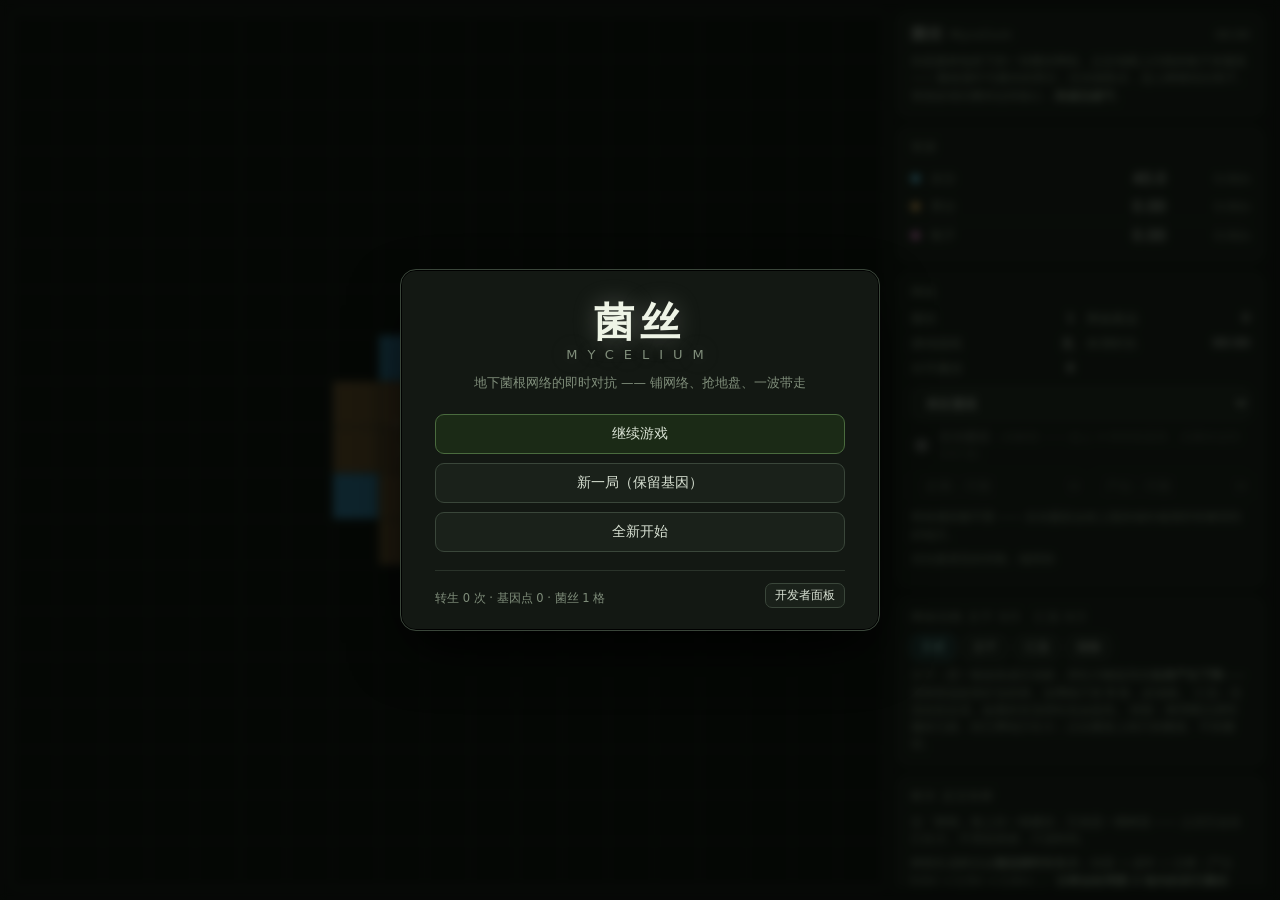
==== index.html @ 22d6f18f "dev 资源同步进累计（修转生点不涨）+ 刷新按钮 C 位化（海克斯式） 一、修「dev 加了孢子转生还是 1 点」 - 根因与上次 canPrestige 同源：转生点收益读的是**累计产出 tot" ====
<!DOCTYPE html>
<html lang="zh-CN">
<head>
<meta charset="utf-8">
<meta name="viewport" content="width=device-width, initial-scale=1">
<title>菌丝 Mycelium — 增量放置</title>
<link rel="stylesheet" href="style.css">
</head>
<body>

<div id="app">

  <!-- 地图：由 Phaser 渲染 -->
  <div id="stage">
    <div id="game"></div>
    <div id="toast"></div>
    <!-- 只在「手动视野」时显出来（WorldScene.syncViewBtn 控制） -->
    <button id="viewReset" class="hidden" title="回到自动取景（跟着网络走）">⟲ 自动取景</button>
  </div>

  <!-- 转生抉择：散播孢子之后弹出来，三选一。
       放在 #app 的直接子层（而不是面板里）—— 它是个**阻塞式**的选择，
       必须盖住整个界面，否则玩家会一边看着弹窗一边继续点地图。 -->
  <div id="choiceOverlay" class="hidden">
    <div class="choice-box">
      <h2>孢子落在了新的土壤上</h2>
      <p class="hint" id="choiceHint"></p>
      <p class="hint" style="margin:10px 0 4px">摸走任何一张，池里就补一张基因点卡 —— 好卡会越摸越少</p>
      <div id="choiceCards"></div>
      <button id="dRefresh" class="reroll-btn">⟳ 刷新栏目</button>
    </div>
  </div>

  <!-- 主菜单：开机即进。世界在半透明背景后活着但被暂停（game.menuOpen）。
       这是「像一个正式的游戏」的门面 —— 继续上一局 / 开新一局都在这里选。 -->
  <div id="menu" class="hidden">
    <div class="menu-box">
      <div class="menu-title">菌丝<span>MYCELIUM</span></div>
      <p class="menu-sub">地下菌根网络的即时对抗 —— 铺网络、抢地盘、一波带走</p>
      <div class="menu-btns">
        <button id="mContinue" class="primary">继续上次的进度</button>
        <button id="mKeep">新一局（保留基因）</button>
        <button id="mFresh">全新开始</button>
      </div>
      <div class="menu-foot">
        <span class="hint" id="mStats"></span>
        <button id="mDev" class="tiny">开发者面板</button>
      </div>
    </div>
  </div>

  <!-- 开发者面板：调资源倍率 / 时间倍速 / 对手开关与落点。
       会话级设置（不进存档），快捷键 `（反引号）随时开关。 -->
  <div id="devPanel" class="hidden">
    <h3>开发者面板 <span class="hint">（会话级，不进存档）</span>
      <button id="btnMenu" class="tiny" style="float:right;margin-top:-4px" title="存档并回到主菜单">☰ 主菜单</button></h3>
    <div class="dev-row"><span>时间倍速</span>
      <select id="dTime">
        <option value="0.5">0.5×</option><option value="1" selected>1×</option>
        <option value="2">2×</option><option value="5">5×</option><option value="10">10×</option>
      </select></div>
    <div class="dev-row"><span>水速率 ×</span><input id="dWater" type="number" min="0" max="50" step="0.5" value="1"></div>
    <div class="dev-row"><span>养分速率 ×</span><input id="dNutrient" type="number" min="0" max="50" step="0.5" value="1"></div>
    <div class="dev-row"><span>孢子速率 ×</span><input id="dSpore" type="number" min="0" max="50" step="0.5" value="1"></div>
    <div class="dev-row"><span>对手菌种</span>
      <label style="display:inline"><input id="dEnemy" type="checkbox" checked> 启用扩张</label></div>
    <div class="dev-btns">
      <button id="dPlace" class="tiny">放置对手落点（点地图）</button>
      <button id="dClearEnemy" class="tiny">清除对手</button>
      <button id="dPrestige" class="tiny">立即转生</button>
      <button id="dRes" class="tiny">资源 +1000</button>
      <button id="dClose" class="tiny">关闭</button>
    </div>
  </div>

  <!-- 右侧面板：HTML/CSS，排版与滚动都比在 canvas 里画靠谱 -->
  <aside id="panel">

    <div class="card">
      <div class="title-row">
        <div class="name">菌丝 <span style="color:var(--muted);font-size:12px">Mycelium</span></div>
        <div class="clock" id="clock">00:00</div>
      </div>
      <p class="hint" style="margin-top:8px">
        你是森林地表下的一张菌丝网络。点击地图上闪烁的格子来蔓延 ——
        吸收落叶与腐木的养分，沿水脉取水，连上树根结出孢子。
        资源必须沿菌丝运回核心，<b>路越远越亏</b>。
      </p>
    </div>

    <div class="card">
      <h2>资源</h2>
      <div class="res"><span class="dot c-water"></span><span class="label">水分</span>
        <span class="val" id="vWater">0</span><span class="rate" id="rWater">+0/s</span></div>
      <div class="topsoil" id="topsoilRow">壤土递减 0 格　0/s</div>
      <div class="res"><span class="dot c-nutrient"></span><span class="label">养分</span>
        <span class="val" id="vNutrient">0</span><span class="rate" id="rNutrient">+0/s</span></div>
      <div class="res"><span class="dot c-spore"></span><span class="label">孢子</span>
        <span class="val" id="vSpore">0</span><span class="rate" id="rSpore">+0/s</span></div>
    </div>

    <div class="card">
      <h2>网络</h2>
      <div class="stats">
        <div><span>菌丝</span><b id="sNodes">1</b></div>
        <div><span>离核最远</span><b id="sDist">0</b></div>
        <div><span>拥堵损耗</span><b id="sLost">无</b></div>
        <div><span>本局时长</span><b id="sRun">0s</b></div>
        <div><span>对手菌丝</span><b id="sRival">0</b></div>
      </div>
      <div class="row" style="margin-top:10px">
        <select id="policy" title="挂机时自动蔓延的选址倾向"></select>
      </div>
      <label class="switch row" id="autoGrowRow" style="margin-top:9px">
        <input type="checkbox" id="autoGrow" checked>
        <span id="autoGrowLabel">自动蔓延<span class="hint" style="display:inline">（关掉则只靠你手动点）</span></span>
      </label>
      <div class="row" id="autoRuleRow" style="margin-top:8px">
        <select id="ruleMaxDist" title="自动蔓延的距离上限"></select>
        <select id="ruleMinYield" title="自动蔓延的收益阈值"></select>
      </div>
      <p class="hint" id="ruleHint"></p>
      <p class="hint" id="policyHint"></p>
      <p class="hint" id="eventLine"></p>
    </div>

    <div class="card">
      <h2>网络结构 <span class="hint" id="trunkCount"></span></h2>
      <div class="row" id="structRow">
        <button class="tiny" id="structNone" data-mode="none">普通</button>
        <button class="tiny" id="structTrunk" data-mode="trunk">主干</button>
        <button class="tiny" id="structConf" data-mode="confluence">汇流</button>
        <button class="tiny colony-btn" id="structColW" data-mode="colonyWater" style="display:none">菌落·水</button>
        <button class="tiny colony-btn" id="structColN" data-mode="colonyNutrient" style="display:none">菌落·养分</button>
        <button class="tiny colony-btn" id="structColS" data-mode="colonySpore" style="display:none">菌落·孢子</button>
        <button class="tiny" id="structDig" data-mode="dig">拆除</button>
      </div>
      <p class="hint" id="structHint"></p>
      <p class="hint">
        主干：把一格改造成主动脉，吞吐大幅提高但<b>自身产出下降</b>——
        用来把远处富矿拉回来。全网络只有 <b id="trunkCap">5</b> 格，必须挑。
        汇流：支流在此合流，贴着的支流吞吐也会提高。
        拆除：树周围太挤时撤掉几格，给它腾地方长大；点在菌落上则只拆菌落、不拆菌丝。
      </p>
    </div>

    <div class="card">
      <h2>树木 <span class="hint" id="treeCount"></span></h2>
      <p class="hint" id="treeHint"></p>
      <p class="hint">
        树根长成树后会<b>随连接时长长大</b>：幼苗 → 成年 → 古树（产出 0.6× → 1.0× → 1.6×）。
        <b>古树会给周围 2 格内的其它菌丝 +25% 产出</b>——这是它唯一值钱的地方。
        但树周围<b>挤太多菌丝会压住成长</b>（超过 6 格就开始抵消，再多会倒退）：
        想养出古树，就得克制着别把它的地盘铺满。
      </p>
    </div>

    <div class="card">
      <h2>菌丝本领 <span class="hint" id="slotHint">按 1 / 2 / 3 使用</span></h2>
      <div class="abilities" id="abilities"></div>
      <p class="hint">点击地图上<b>已有的菌丝</b>可以强化它（消耗养分，提升产出与吞吐）——
        练高几个关键节点就是「深耕流」的玩法；点地图上的害虫可以把它驱除掉。</p>
    </div>

    <div class="card">
      <h2>升级（消耗养分）</h2>
      <div class="list" id="upgrades"></div>
    </div>

    <div class="card" id="msCard">
      <h2>里程碑 <span id="msCount" style="float:right"></span></h2>
      <div class="list" id="milestones"></div>
    </div>

    <div class="card hidden" id="prestigeCard">
      <h2>散播孢子</h2>
      <div class="big" id="pText"></div>
      <div class="meter"><i id="pBar" style="width:0%"></i></div>
      <p class="hint" id="pHint"></p>
      <button class="primary" id="pBtn" style="width:100%;margin-top:8px">散播孢子</button>
    </div>

    <div class="card hidden" id="geneCard">
      <h2>基因（永久，跨转生）<span id="geneLeft" style="float:right"></span></h2>
      <div class="list" id="genes"></div>
    </div>

    <div class="card hidden" id="strainCard">
      <h2>菌株 <span id="strainSlots" style="float:right"></span></h2>
      <div class="list" id="strains"></div>
      <p class="hint" id="strainHint"></p>
    </div>

    <div class="card">
      <h2>记录</h2>
      <div id="log"></div>
    </div>

    <div class="card">
      <h2>存档</h2>
      <div class="row">
        <button id="btnNew" class="tiny">开始新游戏</button>
        <button id="btnSave" class="tiny">保存</button>
        <span class="hint" id="seedTxt" style="margin:0 0 0 auto"></span>
      </div>
      <!-- 三个存档槽。点「读取」展开槽位列表；有档的槽能读、能删，空的槽直接写。
           「自动存档」不是一个槽，它是当前局 —— 每次保存/关页面都会覆盖它。 -->
      <div id="slotList" class="slots"></div>
      <p class="hint" id="saveHint">进度自动存在浏览器本地。三个槽位可以随时存档/读档。</p>
    </div>

  </aside>
</div>

<!-- Phaser 引擎（已下载到本地，离线可用） -->
<script src="vendor/phaser.min.js"></script>
<!-- 游戏逻辑与渲染 -->
<script src="src/config.js"></script>
<script src="src/rng.js"></script>
<script src="src/sim.js"></script>
<script src="src/textures.js"></script>
<script src="src/ambient.js"></script>
<script src="src/scenes/WorldScene.js"></script>
<script src="src/ui.js"></script>
<script src="src/main.js"></script>
<!-- 自测钩子：只在 URL 带 ?autotest=1 时生效，正常游玩不受影响 -->
<script src="tools/autotest.js"></script>

</body>
</html>
---- style.css ----
/* ============================================================================
 * 菌丝 Mycelium — 界面样式
 * 地图由 Phaser 渲染，右侧面板用 HTML/CSS（排版和列表滚动都更好处理）。
 * ==========================================================================*/
:root {
  --bg:        #0b0e0b;
  --panel:     #131813;
  --panel-2:   #1a211a;
  --line:      #2a332a;
  --line-2:    #3a463a;
  --text:      #d9e2d4;
  --muted:     #7f8d7a;
  --water:     #5ec8e8;
  --nutrient:  #e8b45e;
  --spore:     #d977c0;
  --myco:      #eef4e6;
  --good:      #7ec46b;
  --bad:       #d06060;
}

* { box-sizing: border-box; }

html, body {
  margin: 0;
  padding: 0;
  height: 100%;
  background: var(--bg);
  color: var(--text);
  font-family: "PingFang SC", "Microsoft YaHei", "Hiragino Sans GB", system-ui, sans-serif;
  font-size: 13px;
  /* 桌面：整页不滚，面板自己滚，地图永远钉在视口里。
   * 窄屏会在下面的媒体查询里放开滚动。 */
  overflow: hidden;
}
html { -webkit-text-size-adjust: 100%; }

/* ============================================================================
 * 布局
 * 桌面（宽）：两列 —— 左边地图铺满剩余空间，右边面板独立滚动。
 * 窄屏：单列，地图 sticky 在顶部，整页滚动（见文件末尾的媒体查询）。
 * 高度一律用 dvh 而不是 vh —— 手机上地址栏会吃掉几十像素，100vh 会溢出。
 * ==========================================================================*/
#app {
  display: grid;
  grid-template-columns: minmax(0, 1fr) clamp(310px, 29vw, 400px);
  gap: 12px;
  padding: 12px;
  height: 100vh;
  height: 100dvh;
  min-height: 0;
}

/* ---- 地图区 ---------------------------------------------------------- */
/* 尺寸完全交给网格：Phaser 用 Scale.RESIZE 跟着这个容器走，
 * 所以画布永远等于容器大小，不可能溢出屏幕。 */
#stage {
  position: relative;
  min-width: 0;
  min-height: 0;
  border: 1px solid var(--line);
  border-radius: 10px;
  overflow: hidden;
  background: #060806;
}
#game { width: 100%; height: 100%; }
/* touch-action: none 是手势的前提 —— 否则单指拖会被浏览器当成滚页面、
   双指会被当成浏览器自己的缩放，游戏里的平移/捏合根本收不到。 */
#stage canvas { display: block; touch-action: none; user-select: none; }

/* 手动视野时才出现的「回到自动取景」按钮 */
#viewReset {
  position: absolute;
  top: 8px;
  right: 8px;
  z-index: 6;
  padding: 5px 10px;
  font-size: 12px;
  border-radius: 7px;
  background: rgba(14, 19, 14, .86);
  border: 1px solid var(--line-2);
  color: var(--text);
  cursor: pointer;
  backdrop-filter: blur(3px);
}
#viewReset:hover { background: #202a20; border-color: #55684f; }

#toast {
  position: absolute;
  left: 50%;
  bottom: 16px;
  transform: translateX(-50%);
  background: rgba(10, 14, 10, .94);
  border: 1px solid var(--line-2);
  color: var(--text);
  padding: 7px 14px;
  border-radius: 8px;
  font-size: 12.5px;
  opacity: 0;
  transition: opacity .18s;
  pointer-events: none;
  white-space: nowrap;
}
#toast.on { opacity: 1; }

/* ---- 右侧面板 -------------------------------------------------------- */
#panel {
  min-width: 0;
  min-height: 0;                  /* 不写这条，flex/grid 子项不肯缩，滚动条出不来 */
  display: flex;
  flex-direction: column;
  gap: 10px;
  overflow-y: auto;
  overflow-x: hidden;
  overscroll-behavior: contain;   /* 面板滚到底别把整页带着一起滚 */
  padding-right: 4px;
  scrollbar-width: thin;
  scrollbar-color: var(--line) transparent;
}
#panel::-webkit-scrollbar { width: 8px; }
#panel::-webkit-scrollbar-thumb { background: var(--line); border-radius: 4px; }

.card {
  background: var(--panel);
  border: 1px solid var(--line);
  border-radius: 10px;
  padding: 11px 13px;
}
.card h2 {
  margin: 0 0 9px;
  font-size: 12px;
  font-weight: 500;
  letter-spacing: .09em;
  color: var(--muted);
  text-transform: none;
}

.title-row { display: flex; align-items: baseline; justify-content: space-between; }
.title-row .name { font-size: 16px; font-weight: 500; letter-spacing: .04em; }
.title-row .clock { font-size: 12px; color: var(--muted); font-variant-numeric: tabular-nums; }

/* ---- 资源 ------------------------------------------------------------ */
.res { display: flex; align-items: center; gap: 10px; padding: 5px 0; }
.res + .res { border-top: 1px solid var(--line); }
.res .dot { width: 9px; height: 9px; border-radius: 50%; flex: 0 0 auto; }
.res .label { flex: 1 1 auto; color: var(--muted); }
.res .val { font-variant-numeric: tabular-nums; font-size: 15px; }
.res .rate { color: var(--muted); font-size: 11.5px; min-width: 74px; text-align: right; font-variant-numeric: tabular-nums; }
/* 维持费告警：水碰到缓冲线（开始降级）时闪红 ——
 * 面板上的信号必须直接指向该做的决策，而不是让玩家自己猜为什么掉级。 */
.res .rate.warn { color: var(--bad); }
/* 壤土递减汇总：水行下面的一小行说明字。
 * 它存在的唯一理由是「机制生效的可视证据」—— 玩家看到远端大片壤土在
 * 偷偷扣水，才会想到去买水脉/收窄网络，而不是以为这功能没做。 */
.topsoil { color: var(--muted); font-size: 11px; padding: 2px 0 5px 19px;
           font-variant-numeric: tabular-nums; }
.topsoil.hide { display: none; }
.topsoil b { font-weight: 400; }
.topsoil b.neg { color: var(--bad); }
.topsoil b.pos { color: var(--good, #6abf69); }
.c-water    { background: var(--water); }
.c-nutrient { background: var(--nutrient); }
.c-spore    { background: var(--spore); }

/* ---- 统计 ------------------------------------------------------------ */
.stats { display: grid; grid-template-columns: 1fr 1fr; gap: 7px 12px; }
.stats div { display: flex; justify-content: space-between; }
.stats span { color: var(--muted); }
.stats b { font-weight: 400; font-variant-numeric: tabular-nums; }

/* ---- 表单 ------------------------------------------------------------ */
.row { display: flex; align-items: center; gap: 8px; }
.row + .row { margin-top: 8px; }
select, button {
  font: inherit;
  color: var(--text);
  background: var(--panel-2);
  border: 1px solid var(--line-2);
  border-radius: 7px;
  padding: 6px 10px;
  cursor: pointer;
}
select { flex: 1 1 auto; }
button:hover:not(:disabled) { border-color: #55684f; background: #202a20; }
button:disabled { opacity: .38; cursor: default; }
button.primary { border-color: #4a6b3e; background: #1b2a16; }
button.primary:hover:not(:disabled) { background: #23361c; }
button.tiny { padding: 3px 9px; font-size: 12px; }
/* 结构模式当前项：冷青高亮，和地图上主干/汇流的配色一致 */
button.tiny.on { border-color: #4d8f88; background: #16292a; color: #9fe8dd; }
.hint { color: var(--muted); font-size: 11.5px; line-height: 1.5; margin: 7px 0 0; }

/* ---- 存档槽 ---------------------------------------------------------- */
/* 每个槽两行：标题行（槽名 + 状态）和副行（摘要 + 操作按钮）。
   用 grid 让按钮固定贴右，摘要过长时省略而不挤压按钮。 */
.slots { display: flex; flex-direction: column; gap: 6px; margin-top: 9px; }
.slots:empty { display: none; }
.slot {
  display: grid;
  grid-template-columns: 1fr auto;
  align-items: center;
  gap: 3px 8px;
  padding: 6px 8px;
  border: 1px solid var(--line);
  border-radius: 7px;
  background: var(--panel-2);
}
.slot.empty { opacity: .55; border-style: dashed; }
.slot .slot-title { font-size: 12.5px; }
.slot .slot-title b { color: #9fe8dd; font-weight: 500; }
.slot .slot-sub {
  grid-column: 1;
  font-size: 11px;
  color: var(--muted);
  font-variant-numeric: tabular-nums;
  white-space: nowrap;
  overflow: hidden;
  text-overflow: ellipsis;
}
.slot .slot-btns { grid-column: 2; grid-row: 1 / span 2; display: flex; gap: 5px; }
.slot .slot-btns button { padding: 2px 7px; font-size: 11.5px; }

.switch { display: flex; align-items: center; gap: 8px; cursor: pointer; user-select: none; }
.switch input { accent-color: #6f9c5c; width: 15px; height: 15px; }

/* ---- 升级 / 基因列表 ------------------------------------------------- */
.list { display: flex; flex-direction: column; gap: 6px; }
.item {
  display: grid;
  grid-template-columns: 1fr auto;
  gap: 4px 10px;
  align-items: center;
  background: var(--panel-2);
  border: 1px solid var(--line);
  border-radius: 8px;
  padding: 7px 10px;
}
.item.ok { border-color: #3f5a36; }
.item .n { font-weight: 400; }
.item .n .lv { color: var(--muted); font-size: 11.5px; margin-left: 5px; }
.item .d { color: var(--muted); font-size: 11.5px; grid-column: 1; }
.item button { grid-row: 1 / span 2; grid-column: 2; min-width: 84px; }
.item.owned { opacity: .55; }
.item.owned .buy { display: none; }

/* ---- 菌株 ------------------------------------------------------------ */
/* 装上 = 高亮边框 + 按钮变「卸下」。用颜色区分而不是换行数，
 * 免得列表高度在点来点去时跳。 */
.item.strain { align-items: start; }
.item.strain.on { border-color: #5a7d4c; background: #1b2419; }
.item.strain .strain-hint { display: block; margin-top: 3px; opacity: .85; }
.item.strain button.on { border-color: #5a7d4c; color: #cfe6bf; }

/* ---- 技能 ------------------------------------------------------------ */
.abilities { display: grid; grid-template-columns: 1fr 1fr 1fr; gap: 7px; }
.ab {
  position: relative;
  background: var(--panel-2);
  border: 1px solid var(--line);
  border-radius: 8px;
  padding: 8px 8px 10px;
  cursor: pointer;
  text-align: left;
  overflow: hidden;
  font: inherit;
  color: var(--text);
}
.ab:hover:not(:disabled) { border-color: #55684f; background: #202a20; }
.ab .nm { font-size: 12.5px; white-space: nowrap; overflow: hidden; text-overflow: ellipsis; }
.ab .sl { position: absolute; top: 6px; right: 7px; font-size: 10.5px; color: var(--muted); }
.ab .ht { font-size: 11px; color: var(--muted); line-height: 1.45; margin-top: 4px; }
.ab .cdbar { position: absolute; left: 0; bottom: 0; height: 3px; background: var(--water); opacity: .6; }
.ab.ready { border-color: #5a7d4c; }
.ab.ready .nm { color: #cfe6bf; }
.ab.locked { opacity: .38; cursor: default; }
.ab:disabled { cursor: default; }

/* ---- 里程碑 ---------------------------------------------------------- */
.ms { display: flex; gap: 8px; align-items: flex-start; padding: 6px 0; }
.ms + .ms { border-top: 1px solid var(--line); }
.ms .tick { flex: 0 0 auto; width: 14px; height: 14px; margin-top: 1px; border-radius: 3px;
            border: 1px solid var(--line-2); font-size: 11px; line-height: 13px; text-align: center; color: #0b0e0b; }
.ms.done .tick { background: var(--good); border-color: var(--good); color: #101a0c; }
.ms .txt { flex: 1 1 auto; }
.ms .need { color: var(--muted); font-size: 11.5px; }
.ms.done .need { color: #6d8a63; }
.ms .rw { font-size: 11.5px; color: var(--spore); }
.ms.done { opacity: .72; }

/* ---- 转生 ------------------------------------------------------------ */
#prestigeCard { border-color: #5a3f63; background: #1a121c; }
#prestigeCard h2 { color: #a98bb0; }
.big { font-size: 15px; }
.meter { height: 5px; background: #241a26; border-radius: 3px; overflow: hidden; margin: 8px 0 4px; }
.meter > i { display: block; height: 100%; background: var(--spore); }

/* ---- 记录 ------------------------------------------------------------ */
#log { max-height: 108px; overflow-y: auto; color: var(--muted); font-size: 11.5px; line-height: 1.65; }
#log div:first-child { color: var(--text); }

.hidden { display: none !important; }

/* 自动蔓延未解锁时的灰化 */
.switch.off { opacity: .45; cursor: not-allowed; }
/* 规则行也要能在未解锁时整体变灰（它只作用于自动蔓延） */
.row.off { opacity: .45; }

/* ============================================================================
 * 窄屏 / 手机 / 竖屏平板
 * 单列 + 整页滚动。这里刻意让页面可以滚 —— 桌面那种「面板自己滚」在手机上
 * 没有滚动条提示，内容看起来就像被截断了（这就是「页面都看不全」的成因）。
 * 地图 sticky 在顶部：一边看网络一边改策略，不用来回滚。
 * ==========================================================================*/
@media (max-width: 900px) {
  html { overflow-y: auto; }
  body { height: auto; overflow: visible; }

  #app {
    display: block;              /* 单列。block 而不是 grid，sticky 才有足够的容器高度 */
    height: auto;
    min-height: 100vh;
    min-height: 100dvh;
    padding: 8px;
  }

  #stage {
    position: sticky;
    top: 0;
    z-index: 5;
    height: 46vh;                /* 老浏览器兜底 */
    height: 46svh;               /* svh：地址栏收起/展开时高度不跳 */
    min-height: 200px;
    max-height: 400px;
    border-radius: 8px;
    /* 面板会从下面滚过去。用一圈页面底色的投影把交界盖住，
     * 否则圆角那两像素会透出后面的文字，看着很脏。 */
    box-shadow: 0 10px 16px -6px #050705, 0 0 0 8px var(--bg);
  }

  #panel { overflow: visible; margin-top: 10px; padding-right: 0; }

  /* 手机上收掉次要说明：内容太长反而让人什么都不想读 */
  .ab .ht { display: none; }
  #log { max-height: 130px; }
}

/* ============================================================================
 * 转生抉择（Roguelike 三选一）
 * 这是本作唯一一个**阻塞式**界面：没选完不能继续玩。
 * 所以它必须盖住地图（否则玩家会一边看着卡一边继续点格子），
 * 而且要有明确的「你必须选一个」的视觉压迫感。
 * ==========================================================================*/
#choiceOverlay {
  position: fixed;
  inset: 0;
  z-index: 50;                 /* 高于 #stage 的 sticky(5) 和 toast */
  display: flex;
  align-items: center;
  justify-content: center;
  padding: 20px;
  background: rgba(5, 7, 5, .82);
  backdrop-filter: blur(3px);
  -webkit-backdrop-filter: blur(3px);
  animation: choiceIn .22s ease-out;
}
@keyframes choiceIn { from { opacity: 0; } to { opacity: 1; } }

.choice-box {
  width: 100%;
  max-width: 720px;
  max-height: 100%;
  overflow-y: auto;
  background: var(--panel);
  border: 1px solid var(--line-2);
  border-radius: 14px;
  padding: 20px 20px 22px;
  box-shadow: 0 24px 60px -12px #000, 0 0 0 1px #000 inset;
}
.choice-box h2 {
  margin: 0 0 6px;
  font-size: 17px;
  font-weight: 600;
  letter-spacing: .3px;
}
.choice-box .hint { margin: 0 0 16px; font-size: 12px; }

/* 卡片：桌面三列，窄屏自动塌成一列 */
#choiceCards {
  display: grid;
  grid-template-columns: repeat(3, minmax(0, 1fr));
  gap: 10px;
}
.choice-card {
  position: relative;
  display: flex;
  flex-direction: column;
  gap: 6px;
  padding: 14px 13px 12px;
  background: var(--panel-2);
  border: 1px solid var(--line-2);
  border-top-width: 3px;
  border-radius: 10px;
  cursor: pointer;
  text-align: left;
  color: var(--text);
  font: inherit;
  transition: transform .12s ease, border-color .12s ease, background .12s ease;
}
.choice-card:hover,
.choice-card:focus-visible {
  transform: translateY(-2px);
  background: #202820;
  outline: none;
}
/* 三类卡各自一个顶边色，一眼能区分方向 */
.choice-card.strain  { border-top-color: var(--good); }
.choice-card.map     { border-top-color: var(--water); }
.choice-card.genes   { border-top-color: var(--nutrient); }

.choice-card .cc-kind {
  font-size: 10.5px;
  letter-spacing: 1.2px;
  text-transform: uppercase;
  color: var(--muted);
}
.choice-card.strain .cc-kind  { color: var(--good); }
.choice-card.map .cc-kind     { color: var(--water); }
.choice-card.genes .cc-kind   { color: var(--nutrient); }

.choice-card .cc-name { font-size: 14px; font-weight: 600; line-height: 1.35; }
.choice-card .cc-desc { font-size: 11.5px; line-height: 1.55; color: var(--muted); }
/* 「代价」那行要显眼 —— 三选一的核心就是看到底亏什么 */
.choice-card .cc-cost {
  font-size: 11.5px;
  line-height: 1.55;
  color: var(--bad);
  margin-top: auto;            /* 顶到底部，几张卡对齐 */
  padding-top: 6px;
}

/* 窄屏：卡片改单列，且整体上移一点（手机上地图占着上半屏） */
@media (max-width: 900px) {
  #choiceOverlay { align-items: flex-start; padding: 14px 12px; }
  .choice-box { max-width: 100%; padding: 16px 14px 18px; }
  #choiceCards { grid-template-columns: 1fr; gap: 8px; }
  .choice-card { padding: 11px 12px 10px; }
  .choice-card .cc-cost { margin-top: 2px; }
}

/* 更窄：卡片改两列，按钮别再被挤成一条线 */
@media (max-width: 430px) {
  .abilities { grid-template-columns: 1fr 1fr; }
  .item button { min-width: 68px; }
  .stats { gap: 6px 8px; }
}

/* 手机上转横屏：地图必须让出高度，否则面板被挤到看不见 */
@media (max-width: 900px) and (max-height: 560px) {
  #stage { height: 64vh; height: 64svh; min-height: 140px; }
}



/* ============================================================================
 * 主菜单 & 开发者面板
 * 菜单盖全屏但半透明 —— 背后的地图是活的（渲染在跑，只是被暂停），
 * 一开始就把「这是个活世界」的印象给出去。
 * ==========================================================================*/
#menu {
  position: fixed;
  inset: 0;
  z-index: 60;                 /* 盖过转生抉择(50) */
  display: flex;
  align-items: center;
  justify-content: center;
  background: rgba(5, 7, 5, .72);
  backdrop-filter: blur(4px);
  -webkit-backdrop-filter: blur(4px);
  animation: choiceIn .3s ease-out;
}
#menu.hidden { display: none; }

.menu-box {
  width: min(480px, 92vw);
  background: var(--panel);
  border: 1px solid var(--line-2);
  border-radius: 16px;
  padding: 30px 34px 22px;
  box-shadow: 0 24px 60px -12px #000, 0 0 0 1px #000 inset;
  text-align: center;
}
.menu-title {
  font-size: 40px;
  font-weight: 700;
  letter-spacing: 6px;
  color: var(--myco);
  line-height: 1.1;
  text-shadow: 0 0 24px rgba(242, 247, 234, .25);
}
.menu-title span {
  display: block;
  font-size: 13px;
  font-weight: 400;
  letter-spacing: 10px;
  color: var(--muted);
  margin-top: 4px;
}
.menu-sub { margin: 12px 0 22px; color: var(--muted); font-size: 12.5px; }
.menu-btns { display: flex; flex-direction: column; gap: 9px; }
.menu-btns button { padding: 10px 0; font-size: 14px; border-radius: 9px; }
.menu-foot {
  display: flex;
  justify-content: space-between;
  align-items: center;
  margin-top: 18px;
  padding-top: 12px;
  border-top: 1px solid var(--line);
}

/* ---- 开发者面板：右侧滑入的窄条，贴着面板上方，不遮地图 ---- */
#devPanel {
  position: fixed;
  right: 12px;
  top: 12px;
  z-index: 65;                 /* 高于主菜单(60) —— 菜单里也要能看见/操作面板 */
  max-height: calc(100dvh - 24px);
  overflow-y: auto;
  width: 250px;
  background: var(--panel);
  border: 1px solid #6a5a2a;          /* 暖边：一眼看出这是非游戏功能 */
  border-radius: 10px;
  padding: 12px 14px;
  box-shadow: 0 12px 32px -8px #000;
}
#devPanel.hidden { display: none; }
#devPanel h3 { margin: 0 0 8px; font-size: 13px; }
.dev-row {
  display: flex;
  justify-content: space-between;
  align-items: center;
  margin: 6px 0;
  gap: 8px;
}
.dev-row input[type="number"] { width: 76px; }
.dev-btns { display: flex; flex-wrap: wrap; gap: 6px; margin-top: 9px; }
.dev-btns button { flex: 1 1 auto; }


/* ---- 转生弹窗的刷新按钮：C 位大按钮（LOL 海克斯式）----
 * 费用由 renderChoice 动态写入；点数不足时禁用灰显。 */
.reroll-btn {
  display: block;
  width: 100%;
  margin-top: 14px;
  padding: 13px 0;
  font-size: 16px;
  font-weight: 600;
  letter-spacing: 2px;
  color: #ffe9a8;
  background: linear-gradient(180deg, #2a2413, #1d1a0e);
  border: 1px solid #8a7434;
  border-radius: 10px;
  cursor: pointer;
  transition: background .15s, box-shadow .15s;
}
.reroll-btn:hover:not(:disabled) {
  background: linear-gradient(180deg, #38301a, #26220f);
  box-shadow: 0 0 18px rgba(255, 233, 168, .18);
}
.reroll-btn:disabled { opacity: .38; cursor: default; }
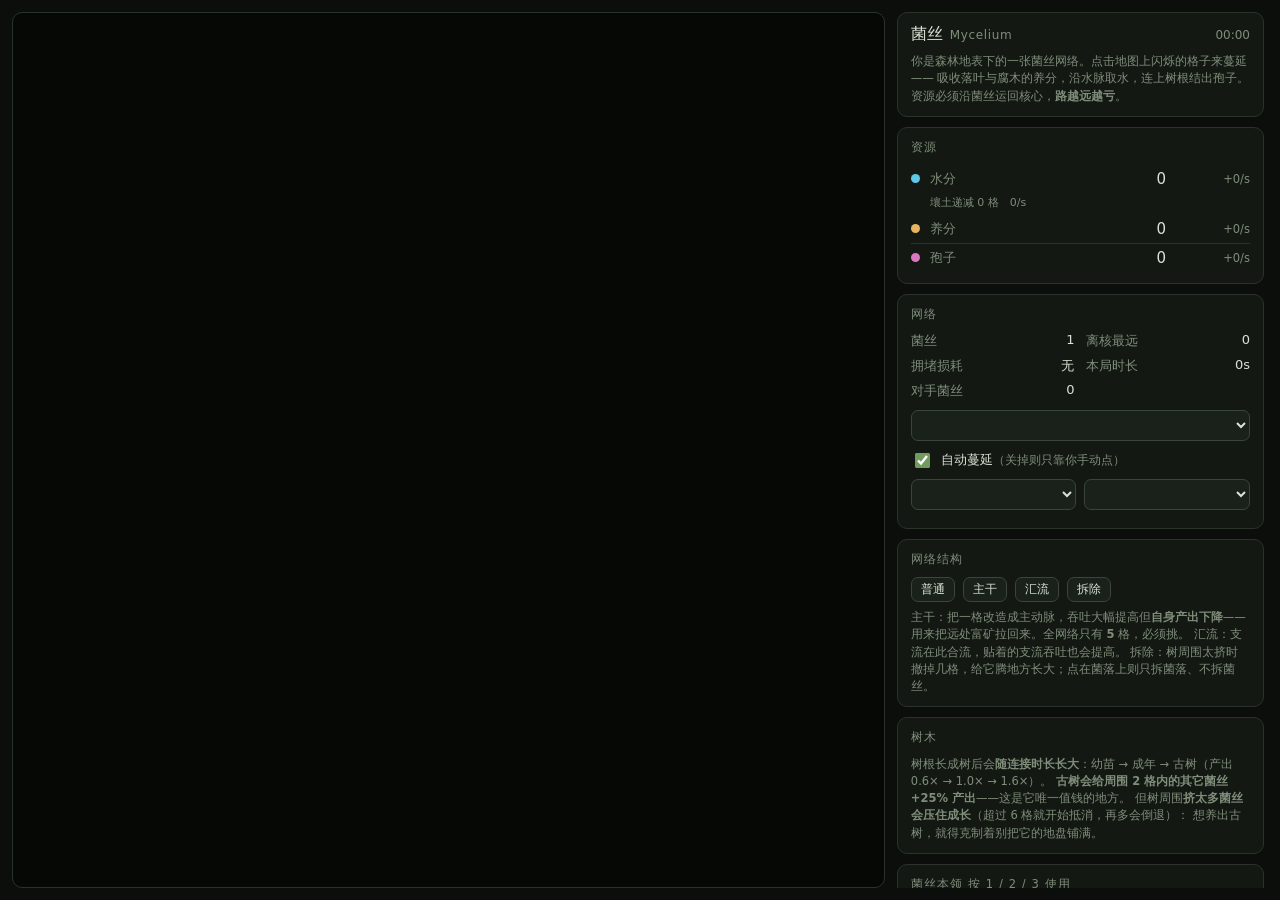
==== commit d6fdbb07: "对手菌种五档难度：无人机（和平）/ 简单 / 中等 / 困难 / 魔鬼 回答用户疑问「人机和我的资源是不是一样的」：不一样 —— 敌菌没有 资源系统，扩张是纯计时器（每 interval 秒白拿一格，" ====
--- a/index.html
+++ b/index.html
@@ -41,6 +41,17 @@
         <button id="mContinue" class="primary">继续上次的进度</button>
         <button id="mKeep">新一局（保留基因）</button>
         <button id="mFresh">全新开始</button>
+      </div>
+      <div class="menu-diff">
+        <div class="menu-diff-label">对手菌种难度</div>
+        <div class="diff-btns" id="diffBtns">
+          <button data-diff="0">无人机<span>和平</span></button>
+          <button data-diff="1">简单</button>
+          <button data-diff="2">中等</button>
+          <button data-diff="3" class="on">困难</button>
+          <button data-diff="4">魔鬼</button>
+        </div>
+        <div class="hint" id="diffDesc" style="margin-top:5px">当前平衡基准：先站稳再反超</div>
       </div>
       <div class="menu-foot">
         <span class="hint" id="mStats"></span>
@@ -64,6 +75,11 @@
     <div class="dev-row"><span>孢子速率 ×</span><input id="dSpore" type="number" min="0" max="50" step="0.5" value="1"></div>
     <div class="dev-row"><span>对手菌种</span>
       <label style="display:inline"><input id="dEnemy" type="checkbox" checked> 启用扩张</label></div>
+    <div class="dev-row"><span>对手难度</span>
+      <select id="dDiff">
+        <option value="0">无人机（和平）</option><option value="1">简单</option>
+        <option value="2">中等</option><option value="3">困难</option><option value="4">魔鬼</option>
+      </select></div>
     <div class="dev-btns">
       <button id="dPlace" class="tiny">放置对手落点（点地图）</button>
       <button id="dClearEnemy" class="tiny">清除对手</button>
--- a/style.css
+++ b/style.css
@@ -567,3 +567,26 @@
   box-shadow: 0 0 18px rgba(255, 233, 168, .18);
 }
 .reroll-btn:disabled { opacity: .38; cursor: default; }
+
+
+/* ---- 主菜单的难度选择（五档）---- */
+.menu-diff { margin-top: 16px; text-align: left; }
+.menu-diff-label { font-size: 12px; color: var(--muted); margin-bottom: 6px; }
+.diff-btns { display: flex; gap: 5px; }
+.diff-btns button {
+  flex: 1;
+  padding: 7px 2px;
+  font-size: 12.5px;
+  border-radius: 7px;
+  display: flex;
+  flex-direction: column;
+  align-items: center;
+  gap: 1px;
+}
+.diff-btns button span { font-size: 10px; color: var(--muted); }
+.diff-btns button.on {
+  border-color: #8a7434;
+  background: #26220f;
+  color: #ffe9a8;
+}
+.diff-btns button.on span { color: #bfae72; }
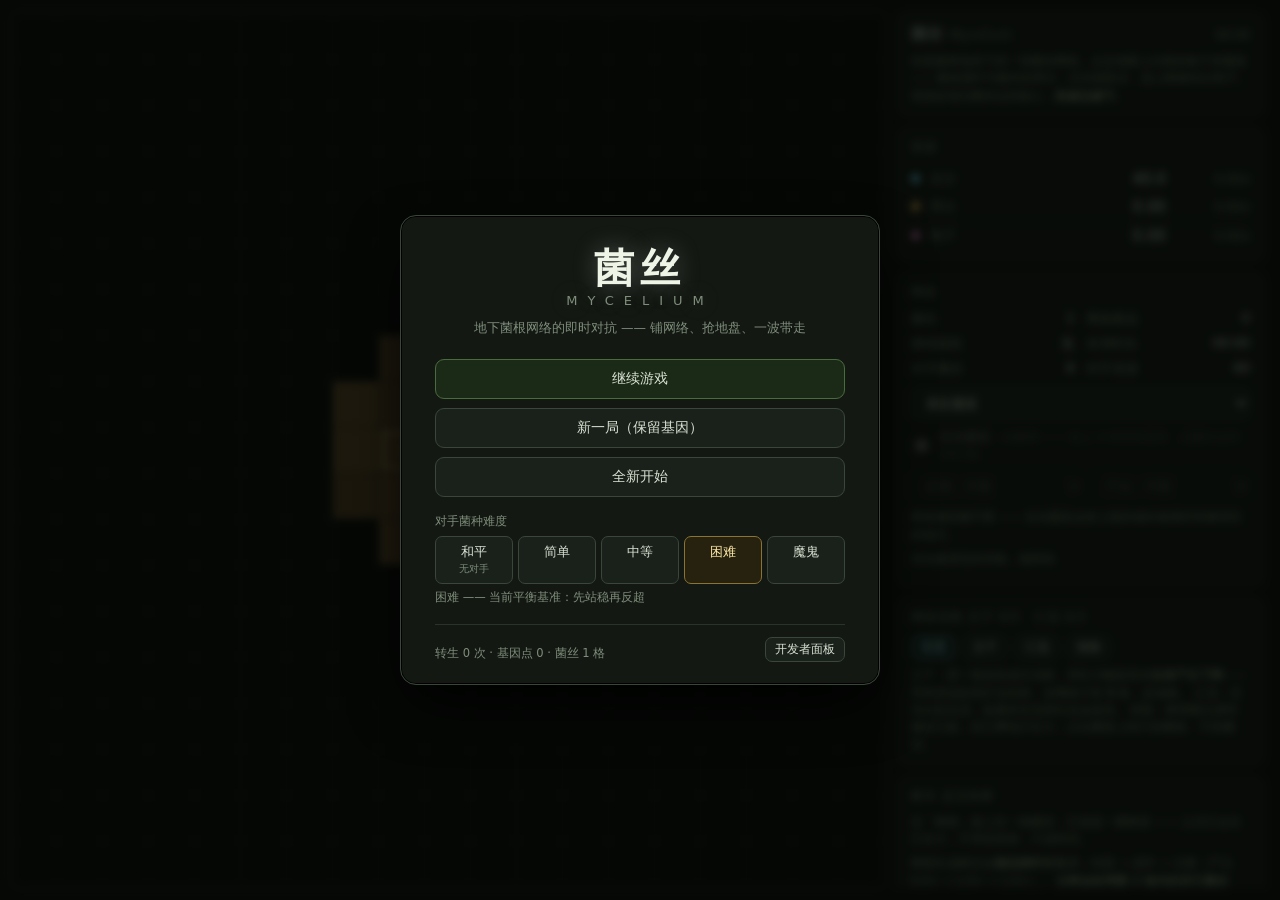
==== commit ebf08ceb: "「无人机」改名「和平」；敌菌加上真资源系统（有自己的经济） 一、改名：无人机 → 和平（用户指正用词）  二、敌菌经济：从「零资源纯时钟」变成「也有经济的对手」 - 敌菌有自己的养分池 enemyRe" ====
--- a/index.html
+++ b/index.html
@@ -45,7 +45,7 @@
       <div class="menu-diff">
         <div class="menu-diff-label">对手菌种难度</div>
         <div class="diff-btns" id="diffBtns">
-          <button data-diff="0">无人机<span>和平</span></button>
+          <button data-diff="0">和平<span>无对手</span></button>
           <button data-diff="1">简单</button>
           <button data-diff="2">中等</button>
           <button data-diff="3" class="on">困难</button>
@@ -77,7 +77,7 @@
       <label style="display:inline"><input id="dEnemy" type="checkbox" checked> 启用扩张</label></div>
     <div class="dev-row"><span>对手难度</span>
       <select id="dDiff">
-        <option value="0">无人机（和平）</option><option value="1">简单</option>
+        <option value="0">和平（无对手）</option><option value="1">简单</option>
         <option value="2">中等</option><option value="3">困难</option><option value="4">魔鬼</option>
       </select></div>
     <div class="dev-btns">
@@ -123,6 +123,7 @@
         <div><span>拥堵损耗</span><b id="sLost">无</b></div>
         <div><span>本局时长</span><b id="sRun">0s</b></div>
         <div><span>对手菌丝</span><b id="sRival">0</b></div>
+        <div><span>对手资源</span><b id="sRivalRes">0</b></div>
       </div>
       <div class="row" style="margin-top:10px">
         <select id="policy" title="挂机时自动蔓延的选址倾向"></select>
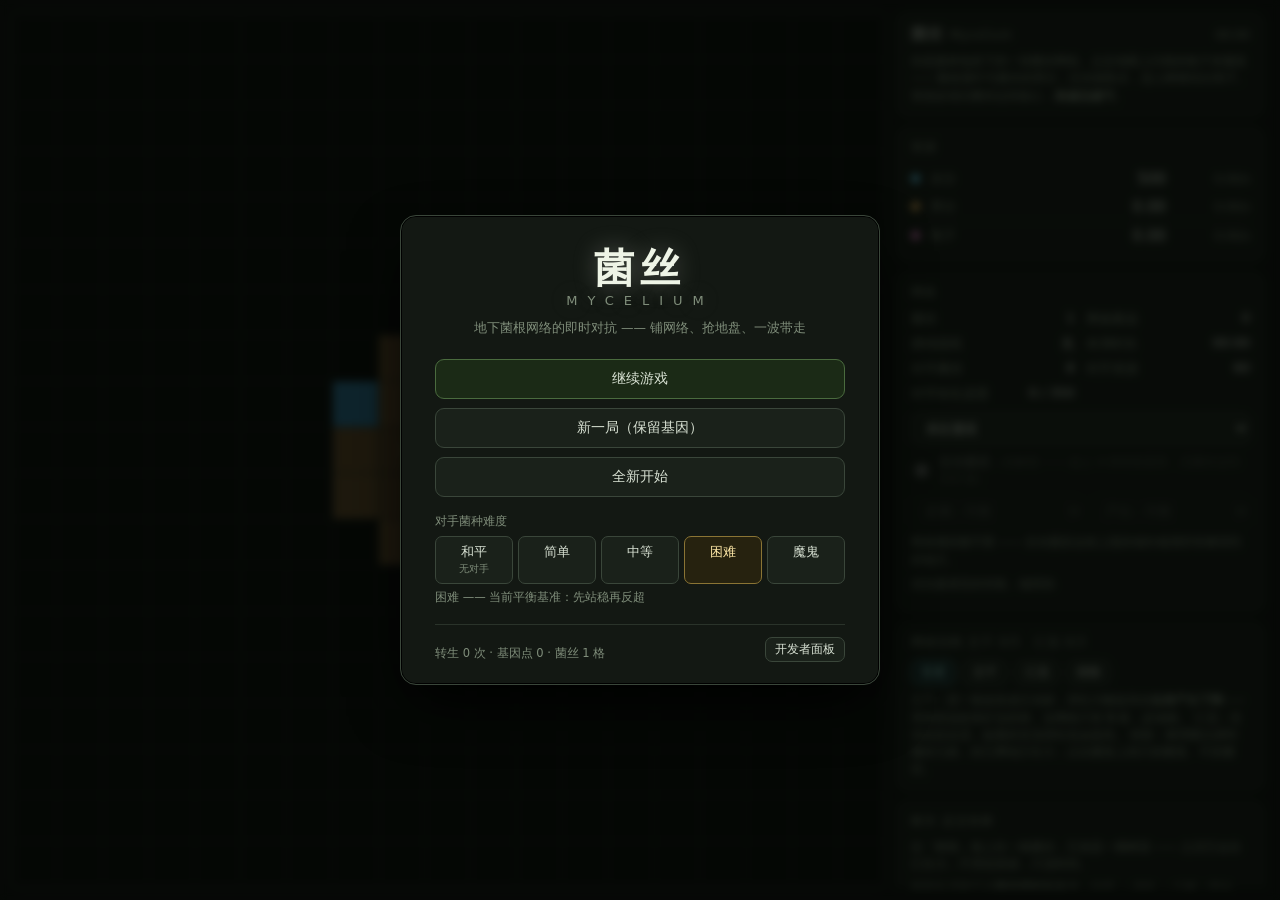
==== commit 88ac65d8: "敌菌转生竞速：人机也会转生（赢了=玩家败北）+ 转生后削弱三选一 + 拔核战 一、末日时钟（用户设计） - 敌菌有自己的转生孢子池：经济收入的 5% + 基础发酵 0.15/s 持续入账 - 攒够需求" ====
--- a/index.html
+++ b/index.html
@@ -28,6 +28,28 @@
       <p class="hint" style="margin:10px 0 4px">摸走任何一张，池里就补一张基因点卡 —— 好卡会越摸越少</p>
       <div id="choiceCards"></div>
       <button id="dRefresh" class="reroll-btn">⟳ 刷新栏目</button>
+    </div>
+  </div>
+
+  <!-- 人机削弱三选一：每次转生后强制挑一个挂给敌菌。刷新与转生卡池共用 n² 计数。 -->
+  <div id="debuffOverlay" class="hidden">
+    <div class="choice-box">
+      <h2>给对手菌种挂上削弱</h2>
+      <p class="hint" id="debuffHint"></p>
+      <div id="debuffCards"></div>
+      <button id="dDebuffRefresh" class="reroll-btn">⟳ 刷新削弱（与卡池共用次数）</button>
+    </div>
+  </div>
+
+  <!-- 败北画面：人机转生成功 = 本局结束 -->
+  <div id="defeatOverlay" class="hidden">
+    <div class="menu-box">
+      <div class="menu-title" style="color:#d96a8a">菌潮覆灭</div>
+      <p class="menu-sub" id="defeatText">对手菌种完成了它的转生 —— 这片地下世界易主了。</p>
+      <div class="menu-btns">
+        <button id="defAgain" class="primary">再来一局（全新开始）</button>
+        <button id="defMenu">回到主菜单</button>
+      </div>
     </div>
   </div>
 
@@ -124,6 +146,7 @@
         <div><span>本局时长</span><b id="sRun">0s</b></div>
         <div><span>对手菌丝</span><b id="sRival">0</b></div>
         <div><span>对手资源</span><b id="sRivalRes">0</b></div>
+        <div><span>对手转生进度</span><b id="sRivalSpore">0 / 0</b></div>
       </div>
       <div class="row" style="margin-top:10px">
         <select id="policy" title="挂机时自动蔓延的选址倾向"></select>
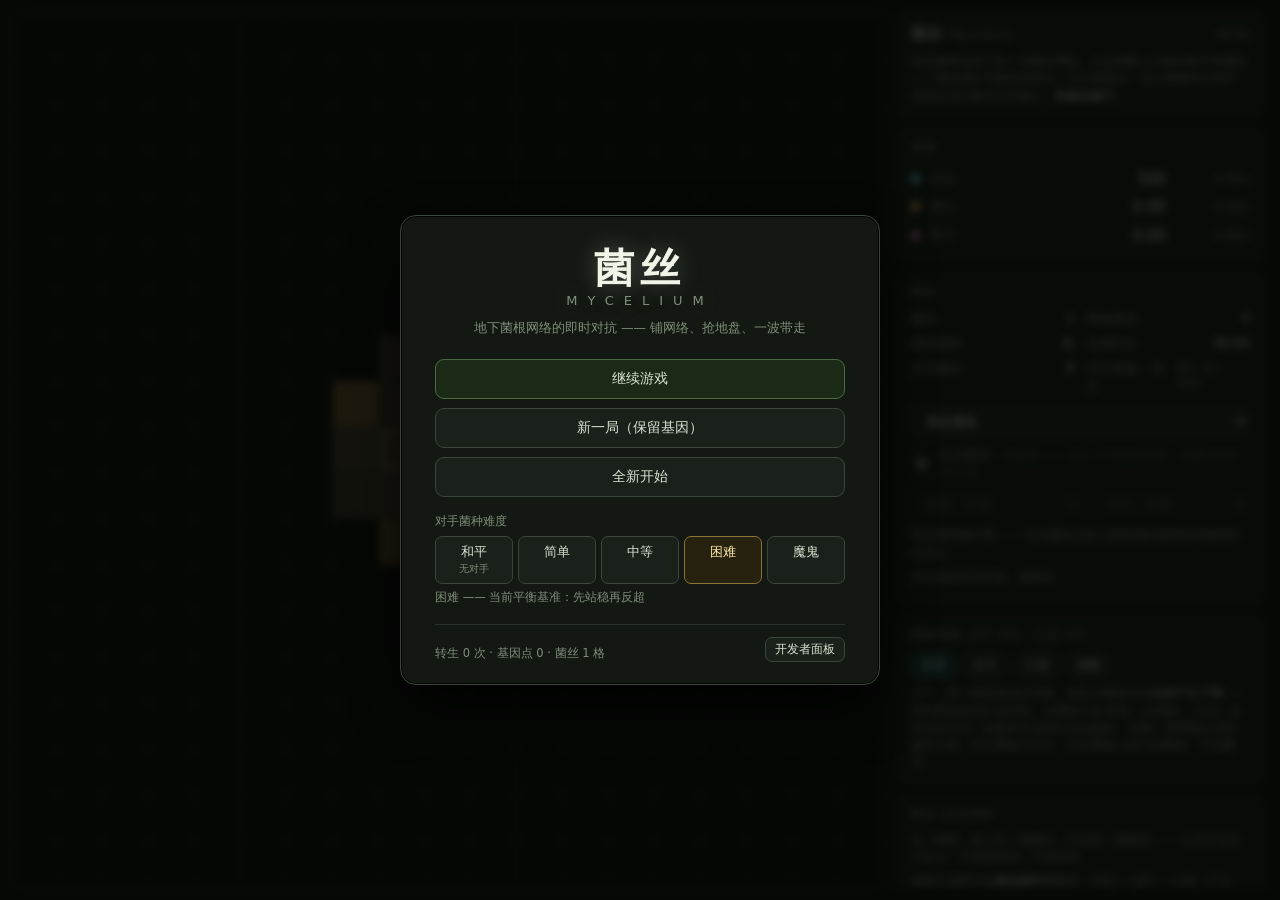
==== commit 8718747b: "「转生红利」：削弱改增强 —— 转生后由玩家亲手喂对手（用户口径修正） 用户反馈：削弱方向会让「我们越来越强、对面越来越菜」——敌菌固定经济 跟不上玩家的滚雪球，对抗性消失。修正为原始符号的**增强*" ====
--- a/index.html
+++ b/index.html
@@ -31,13 +31,13 @@
     </div>
   </div>
 
-  <!-- 人机削弱三选一：每次转生后强制挑一个挂给敌菌。刷新与转生卡池共用 n² 计数。 -->
-  <div id="debuffOverlay" class="hidden">
+  <!-- 人机增强三选一：转生红利——玩家滚雪球时亲手喂对手保持压力。刷新与卡池共用 n² 计数。 -->
+  <div id="buffOverlay" class="hidden">
     <div class="choice-box">
-      <h2>给对手菌种挂上削弱</h2>
-      <p class="hint" id="debuffHint"></p>
-      <div id="debuffCards"></div>
-      <button id="dDebuffRefresh" class="reroll-btn">⟳ 刷新削弱（与卡池共用次数）</button>
+      <h2>转生红利：给对手菌种挑一项增强</h2>
+      <p class="hint" id="buffHint"></p>
+      <div id="buffCards"></div>
+      <button id="dBuffRefresh" class="reroll-btn">⟳ 刷新增强（与卡池共用次数）</button>
     </div>
   </div>
 
@@ -145,8 +145,7 @@
         <div><span>拥堵损耗</span><b id="sLost">无</b></div>
         <div><span>本局时长</span><b id="sRun">0s</b></div>
         <div><span>对手菌丝</span><b id="sRival">0</b></div>
-        <div><span>对手资源</span><b id="sRivalRes">0</b></div>
-        <div><span>对手转生进度</span><b id="sRivalSpore">0 / 0</b></div>
+        <div><span>对手资源 · 转生</span><b><span id="sRivalRes">0</span> · <span id="sRivalSpore">0/0</span></b></div>
       </div>
       <div class="row" style="margin-top:10px">
         <select id="policy" title="挂机时自动蔓延的选址倾向"></select>
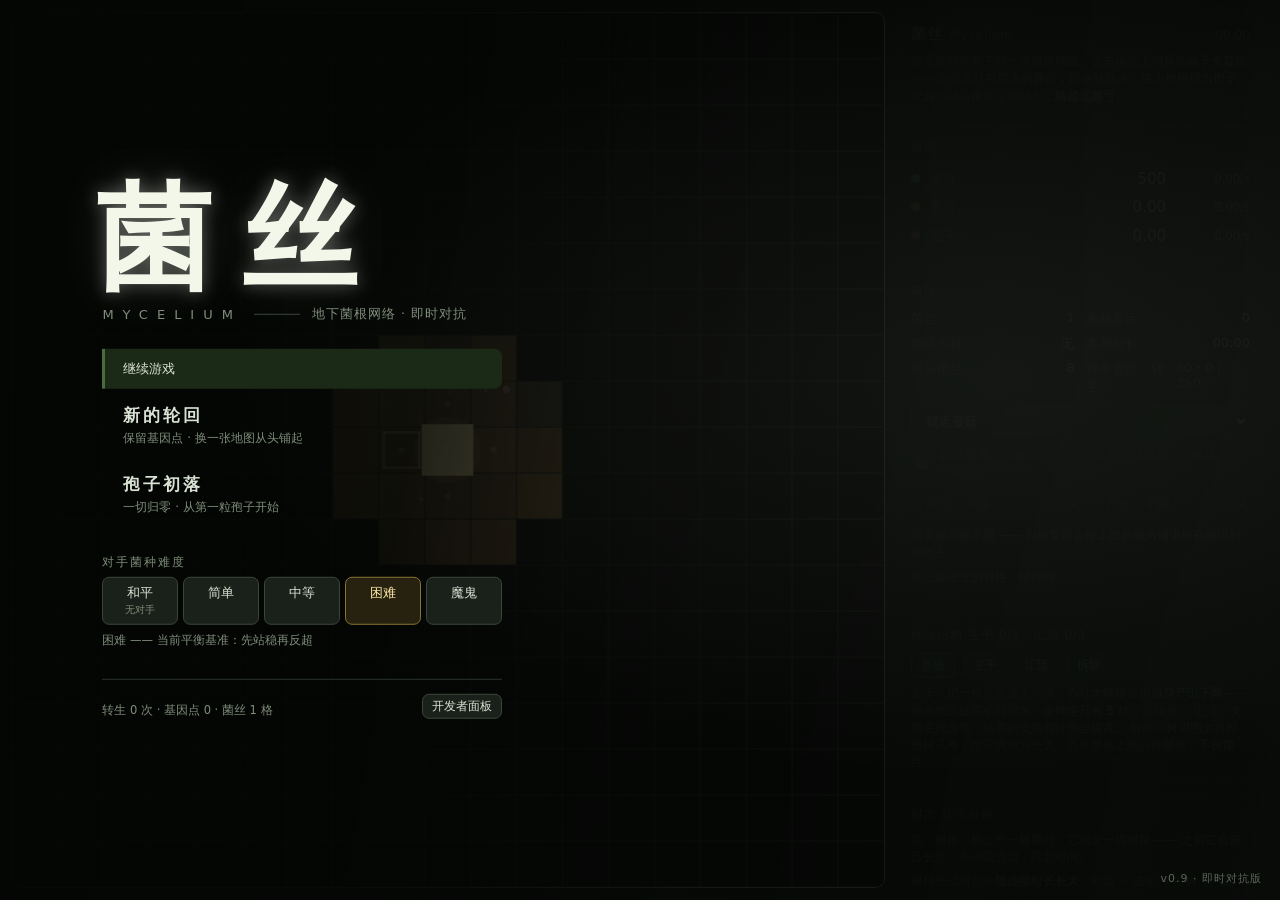
==== commit b4a16914: "主菜单重做：全屏标题画面（像正常游戏） 用户反馈旧菜单是「一坨」——居中卡片式对话框没有游戏感。重做为：  - 全屏标题画面：左侧大标题列，右侧透出后面活着的地图   （渐晕从左到右变透，地图是活的：" ====
--- a/index.html
+++ b/index.html
@@ -56,14 +56,36 @@
   <!-- 主菜单：开机即进。世界在半透明背景后活着但被暂停（game.menuOpen）。
        这是「像一个正式的游戏」的门面 —— 继续上一局 / 开新一局都在这里选。 -->
   <div id="menu" class="hidden">
-    <div class="menu-box">
-      <div class="menu-title">菌丝<span>MYCELIUM</span></div>
-      <p class="menu-sub">地下菌根网络的即时对抗 —— 铺网络、抢地盘、一波带走</p>
-      <div class="menu-btns">
-        <button id="mContinue" class="primary">继续上次的进度</button>
-        <button id="mKeep">新一局（保留基因）</button>
-        <button id="mFresh">全新开始</button>
-      </div>
+    <div class="menu-spores" aria-hidden="true">
+      <i></i><i></i><i></i><i></i><i></i><i></i><i></i><i></i><i></i><i></i>
+      <i></i><i></i><i></i><i></i>
+    </div>
+
+    <div class="menu-side">
+      <header class="menu-head">
+        <h1 class="menu-title">菌丝</h1>
+        <div class="menu-tag">
+          <span class="menu-en">MYCELIUM</span>
+          <span class="menu-line"></span>
+          <span class="menu-sub">地下菌根网络 · 即时对抗</span>
+        </div>
+      </header>
+
+      <nav class="menu-list">
+        <button id="mContinue" class="mi primary">
+          <span class="mi-t">继续旅程</span>
+          <span class="mi-d">回到你离开的那片土壤</span>
+        </button>
+        <button id="mKeep" class="mi">
+          <span class="mi-t">新的轮回</span>
+          <span class="mi-d">保留基因点 · 换一张地图从头铺起</span>
+        </button>
+        <button id="mFresh" class="mi">
+          <span class="mi-t">孢子初落</span>
+          <span class="mi-d">一切归零 · 从第一粒孢子开始</span>
+        </button>
+      </nav>
+
       <div class="menu-diff">
         <div class="menu-diff-label">对手菌种难度</div>
         <div class="diff-btns" id="diffBtns">
@@ -73,13 +95,16 @@
           <button data-diff="3" class="on">困难</button>
           <button data-diff="4">魔鬼</button>
         </div>
-        <div class="hint" id="diffDesc" style="margin-top:5px">当前平衡基准：先站稳再反超</div>
-      </div>
-      <div class="menu-foot">
+        <div class="hint" id="diffDesc"></div>
+      </div>
+
+      <footer class="menu-foot">
         <span class="hint" id="mStats"></span>
         <button id="mDev" class="tiny">开发者面板</button>
-      </div>
-    </div>
+      </footer>
+    </div>
+
+    <div class="menu-ver">v0.9 · 即时对抗版</div>
   </div>
 
   <!-- 开发者面板：调资源倍率 / 时间倍速 / 对手开关与落点。
--- a/style.css
+++ b/style.css
@@ -465,55 +465,197 @@
  * 菜单盖全屏但半透明 —— 背后的地图是活的（渲染在跑，只是被暂停），
  * 一开始就把「这是个活世界」的印象给出去。
  * ==========================================================================*/
+/* ---- 主菜单：全屏标题画面（像正常游戏）----
+ * 左侧标题+菜单列，右侧透出后面活着的地图；底部渐晕+漂浮孢子。 */
 #menu {
   position: fixed;
   inset: 0;
-  z-index: 60;                 /* 盖过转生抉择(50) */
+  z-index: 60;
+  background:
+    radial-gradient(ellipse at 78% 42%, rgba(242, 247, 234, .06), transparent 55%),
+    linear-gradient(100deg,
+      rgba(4, 6, 4, .96) 0%, rgba(4, 6, 4, .9) 34%,
+      rgba(4, 6, 4, .62) 58%, rgba(4, 6, 4, .34) 100%);
+  animation: choiceIn .4s ease-out;
+  overflow: hidden;
+}
+#menu.hidden { display: none; }
+
+/* 左列：标题 + 菜单 + 难度 + 页脚 */
+.menu-side {
+  position: absolute;
+  left: clamp(48px, 8vw, 130px);
+  top: 50%;
+  transform: translateY(-50%);
+  width: min(400px, 42vw);
+  display: flex;
+  flex-direction: column;
+  gap: 26px;
+}
+
+/* 标题：超大字 + 呼吸微光 */
+.menu-title {
+  font-size: clamp(72px, 9vw, 116px);
+  font-weight: 700;
+  letter-spacing: clamp(16px, 2.4vw, 34px);
+  color: #f2f7ea;
+  line-height: 1;
+  margin: 0 0 0 -6px;              /* 光学对齐：抵消首字左侧空隙 */
+  text-shadow:
+    0 0 18px rgba(242, 247, 234, .35),
+    0 0 60px rgba(242, 247, 234, .12);
+  animation: menuGlow 5s ease-in-out infinite;
+}
+@keyframes menuGlow {
+  0%, 100% { text-shadow: 0 0 18px rgba(242, 247, 234, .35), 0 0 60px rgba(242, 247, 234, .12); }
+  50%      { text-shadow: 0 0 26px rgba(242, 247, 234, .5),  0 0 90px rgba(242, 247, 234, .2); }
+}
+.menu-tag {
   display: flex;
   align-items: center;
-  justify-content: center;
-  background: rgba(5, 7, 5, .72);
-  backdrop-filter: blur(4px);
-  -webkit-backdrop-filter: blur(4px);
-  animation: choiceIn .3s ease-out;
-}
-#menu.hidden { display: none; }
-
-.menu-box {
-  width: min(480px, 92vw);
-  background: var(--panel);
-  border: 1px solid var(--line-2);
-  border-radius: 16px;
-  padding: 30px 34px 22px;
-  box-shadow: 0 24px 60px -12px #000, 0 0 0 1px #000 inset;
-  text-align: center;
-}
-.menu-title {
-  font-size: 40px;
-  font-weight: 700;
-  letter-spacing: 6px;
-  color: var(--myco);
-  line-height: 1.1;
-  text-shadow: 0 0 24px rgba(242, 247, 234, .25);
-}
-.menu-title span {
+  gap: 12px;
+  margin-top: 10px;
+}
+.menu-en {
+  font-size: 13px;
+  letter-spacing: 9px;
+  color: var(--muted);
+}
+.menu-line { width: 46px; height: 1px; background: var(--line-2); }
+.menu-sub { color: var(--muted); font-size: 12.5px; letter-spacing: 1px; }
+
+/* 菜单列：大按钮，悬停左标亮条 + 右移 */
+.menu-list {
+  display: flex;
+  flex-direction: column;
+  gap: 4px;
+}
+.mi {
+  text-align: left;
+  background: transparent;
+  border: 0;
+  border-left: 3px solid transparent;
+  border-radius: 0 8px 8px 0;
+  padding: 11px 18px;
+  cursor: pointer;
+  transition: background .15s, border-color .15s, transform .15s;
+}
+.mi:hover, .mi:focus-visible {
+  background: rgba(242, 247, 234, .07);
+  border-left-color: var(--myco);
+  transform: translateX(6px);
+  outline: none;
+}
+.mi-t {
   display: block;
-  font-size: 13px;
-  font-weight: 400;
-  letter-spacing: 10px;
+  font-size: 17px;
+  font-weight: 600;
+  letter-spacing: 3px;
+  color: var(--text);
+}
+.mi.primary .mi-t { color: var(--myco); }
+.mi-d {
+  display: block;
+  font-size: 12px;
   color: var(--muted);
-  margin-top: 4px;
-}
-.menu-sub { margin: 12px 0 22px; color: var(--muted); font-size: 12.5px; }
-.menu-btns { display: flex; flex-direction: column; gap: 9px; }
-.menu-btns button { padding: 10px 0; font-size: 14px; border-radius: 9px; }
+  margin-top: 3px;
+}
+.mi:disabled { opacity: .38; cursor: default; }
+.mi:disabled:hover { background: transparent; border-left-color: transparent; transform: none; }
+
+/* 难度与页脚贴左列 */
+.menu-diff { margin-top: 2px; }
+.menu-diff-label {
+  font-size: 11.5px;
+  letter-spacing: 2px;
+  color: var(--muted);
+  margin-bottom: 7px;
+}
+.diff-btns { display: flex; gap: 5px; }
+.diff-btns button {
+  flex: 1;
+  padding: 7px 2px;
+  font-size: 12.5px;
+  border-radius: 7px;
+  display: flex;
+  flex-direction: column;
+  align-items: center;
+  gap: 1px;
+}
+.diff-btns button span { font-size: 10px; color: var(--muted); }
+.diff-btns button.on {
+  border-color: #8a7434;
+  background: #26220f;
+  color: #ffe9a8;
+}
+.diff-btns button.on span { color: #bfae72; }
+.menu-diff .hint { margin-top: 7px; }
+
 .menu-foot {
   display: flex;
   justify-content: space-between;
   align-items: center;
-  margin-top: 18px;
-  padding-top: 12px;
+  margin-top: 4px;
+  padding-top: 14px;
   border-top: 1px solid var(--line);
+}
+
+/* 菜单开着时收掉右侧 HUD —— 标题画面只透出活地图，不露出面板文字 */
+body.menu-open #panel { opacity: .07; pointer-events: none; }
+body.menu-open #panel * { pointer-events: none; }
+
+/* 右下角版本号 */
+.menu-ver {
+  position: absolute;
+  right: 18px;
+  bottom: 14px;
+  font-size: 11px;
+  letter-spacing: 1px;
+  color: var(--muted);
+  opacity: .7;
+}
+
+/* 漂浮孢子：全屏缓慢上升的微光点（纯 CSS，不碰游戏帧率） */
+.menu-spores { position: absolute; inset: 0; pointer-events: none; }
+.menu-spores i {
+  position: absolute;
+  bottom: -12px;
+  width: 3px; height: 3px;
+  border-radius: 50%;
+  background: rgba(242, 247, 234, .5);
+  box-shadow: 0 0 6px rgba(242, 247, 234, .4);
+  animation: sporeRise linear infinite;
+}
+.menu-spores i:nth-child(1)  { left: 8%;  animation-duration: 17s; animation-delay: -3s;  transform: scale(1.4); }
+.menu-spores i:nth-child(2)  { left: 17%; animation-duration: 23s; animation-delay: -11s; }
+.menu-spores i:nth-child(3)  { left: 26%; animation-duration: 14s; animation-delay: -6s;  transform: scale(.7); }
+.menu-spores i:nth-child(4)  { left: 35%; animation-duration: 26s; animation-delay: -19s; transform: scale(1.1); }
+.menu-spores i:nth-child(5)  { left: 44%; animation-duration: 19s; animation-delay: -1s;  }
+.menu-spores i:nth-child(6)  { left: 53%; animation-duration: 21s; animation-delay: -14s; transform: scale(.6); }
+.menu-spores i:nth-child(7)  { left: 61%; animation-duration: 16s; animation-delay: -8s;  transform: scale(1.3); }
+.menu-spores i:nth-child(8)  { left: 70%; animation-duration: 28s; animation-delay: -22s; }
+.menu-spores i:nth-child(9)  { left: 78%; animation-duration: 15s; animation-delay: -4s;  transform: scale(.8); }
+.menu-spores i:nth-child(10) { left: 86%; animation-duration: 24s; animation-delay: -16s; transform: scale(1.2); }
+.menu-spores i:nth-child(11) { left: 92%; animation-duration: 20s; animation-delay: -9s;  transform: scale(.9); }
+.menu-spores i:nth-child(12) { left: 12%; animation-duration: 30s; animation-delay: -25s; transform: scale(.5); }
+.menu-spores i:nth-child(13) { left: 49%; animation-duration: 18s; animation-delay: -13s; transform: scale(1.1); }
+.menu-spores i:nth-child(14) { left: 68%; animation-duration: 22s; animation-delay: -2s;  transform: scale(.65); }
+@keyframes sporeRise {
+  0%   { transform: translateY(0) rotate(0deg);      opacity: 0; }
+  8%   { opacity: .9; }
+  85%  { opacity: .5; }
+  100% { transform: translateY(-105vh) rotate(240deg); opacity: 0; }
+}
+
+/* 窄屏：标题画面退化为上下布局（地图垫底） */
+@media (max-width: 760px) {
+  .menu-side {
+    left: 50%;
+    transform: translate(-50%, -50%);
+    width: min(400px, 92vw);
+    gap: 20px;
+  }
+  .menu-title { font-size: 58px; letter-spacing: 18px; }
 }
 
 /* ---- 开发者面板：右侧滑入的窄条，贴着面板上方，不遮地图 ---- */
@@ -570,23 +712,3 @@
 
 
 /* ---- 主菜单的难度选择（五档）---- */
-.menu-diff { margin-top: 16px; text-align: left; }
-.menu-diff-label { font-size: 12px; color: var(--muted); margin-bottom: 6px; }
-.diff-btns { display: flex; gap: 5px; }
-.diff-btns button {
-  flex: 1;
-  padding: 7px 2px;
-  font-size: 12.5px;
-  border-radius: 7px;
-  display: flex;
-  flex-direction: column;
-  align-items: center;
-  gap: 1px;
-}
-.diff-btns button span { font-size: 10px; color: var(--muted); }
-.diff-btns button.on {
-  border-color: #8a7434;
-  background: #26220f;
-  color: #ffe9a8;
-}
-.diff-btns button.on span { color: #bfae72; }
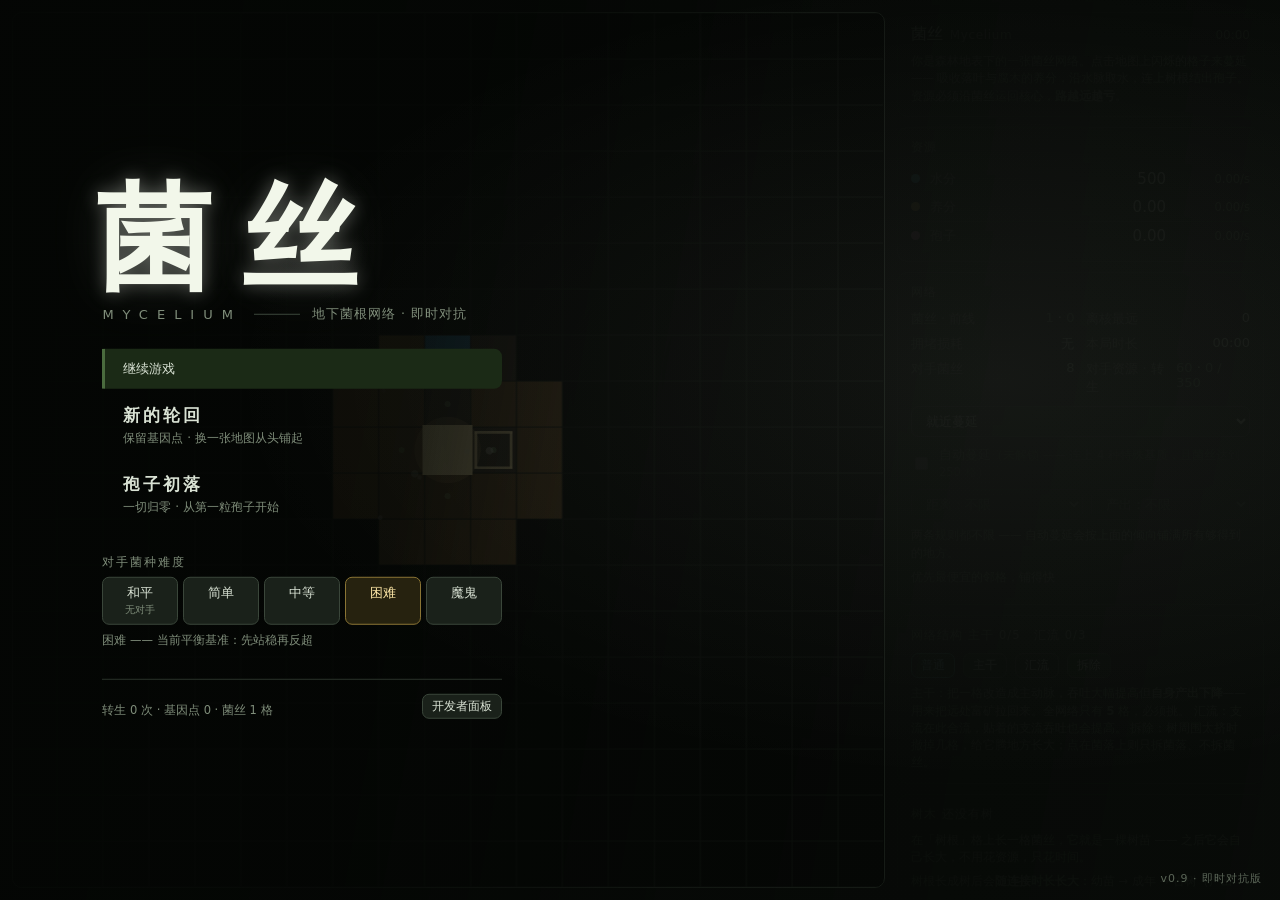
==== commit 9eea4bc1: "核心改造：前线拉锯 —— 把「放置」变成「生长即战争」 诊断：游戏堆了一堆系统但没有核心乐趣循环——敌菌是会动的色块、 决策反馈在面板里、系统是并排的乘区。这一刀做支点：接壤格从 「被动交税的死边界」" ====
--- a/index.html
+++ b/index.html
@@ -165,7 +165,7 @@
     <div class="card">
       <h2>网络</h2>
       <div class="stats">
-        <div><span>菌丝</span><b id="sNodes">1</b></div>
+        <div><span>菌丝 · 前线</span><b><span id="sNodes">1</span> · <span id="sFrontier">0</span></b></div>
         <div><span>离核最远</span><b id="sDist">0</b></div>
         <div><span>拥堵损耗</span><b id="sLost">无</b></div>
         <div><span>本局时长</span><b id="sRun">0s</b></div>
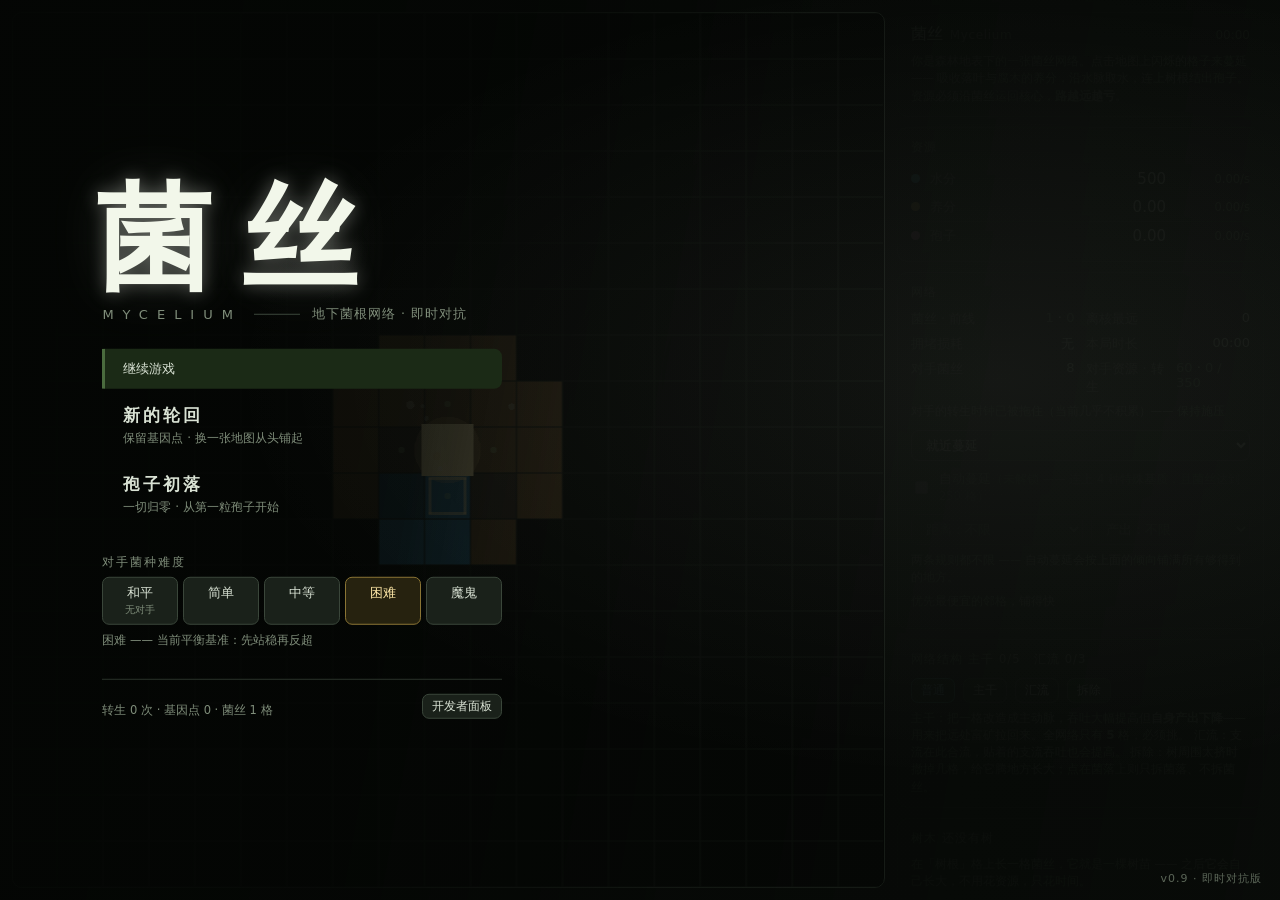
==== commit 6d432091: "信息层第一批：败北出口 + 失败可归因（不动任何平衡数值） 按「全盘诊断」清单的前两件事落地，全部是显示/出口层，CONFIG 一个数没碰。  1. 败北出口修复（最大致命项）    - 主按钮从「再" ====
--- a/index.html
+++ b/index.html
@@ -41,13 +41,18 @@
     </div>
   </div>
 
-  <!-- 败北画面：人机转生成功 = 本局结束 -->
+  <!-- 败北画面：人机转生成功 = 本局结束。
+       主出口是「带着基因重来」—— 败北输掉的只是这一局的网络，
+       永久进度（基因/里程碑/菌株）不清零。这和地图事件「绝不永久损失」
+       是同一条底线：一局输了不该连带烧掉转生攒下的家底。
+       「彻底重开」保留给真想清档的玩家，带 confirm 拦一道。 -->
   <div id="defeatOverlay" class="hidden">
     <div class="menu-box">
       <div class="menu-title" style="color:#d96a8a">菌潮覆灭</div>
       <p class="menu-sub" id="defeatText">对手菌种完成了它的转生 —— 这片地下世界易主了。</p>
       <div class="menu-btns">
-        <button id="defAgain" class="primary">再来一局（全新开始）</button>
+        <button id="defAgain" class="primary">带着基因重来（永久进度保留）</button>
+        <button id="defWipe">彻底重开（清空基因与转生记录）</button>
         <button id="defMenu">回到主菜单</button>
       </div>
     </div>
@@ -172,6 +177,10 @@
         <div><span>对手菌丝</span><b id="sRival">0</b></div>
         <div><span>对手资源 · 转生</span><b><span id="sRivalRes">0</span> · <span id="sRivalSpore">0/0</span></b></div>
       </div>
+      <!-- 败北倒计时：敌菌转生是唯一的死线，必须带「按当前速率还有多久」——
+           一个裸分数（12/700）玩家无法规划，也不知道该不该慌。
+           速率 ≤0（被推进/拔核拖住）时改文案，让反制手段的效果可见。 -->
+      <p class="hint" id="rivalEta"></p>
       <div class="row" style="margin-top:10px">
         <select id="policy" title="挂机时自动蔓延的选址倾向"></select>
       </div>
--- a/style.css
+++ b/style.css
@@ -166,6 +166,12 @@
 .stats div { display: flex; justify-content: space-between; }
 .stats span { color: var(--muted); }
 .stats b { font-weight: 400; font-variant-numeric: tabular-nums; }
+/* 前线受压 / 敌菌转生过八成：统计数字标红。
+ * 语义 = 「现在有事发生，需要你看一眼」—— 和水分行的 warn 同一条规则：
+ * 面板信号必须直接指向该做的决策。 */
+.stats .warn { color: var(--bad); font-weight: 600; }
+/* 败北倒计时行：进入 2 分钟危险区时整行标红 */
+.hint.warn { color: var(--bad); }
 
 /* ---- 表单 ------------------------------------------------------------ */
 .row { display: flex; align-items: center; gap: 8px; }
